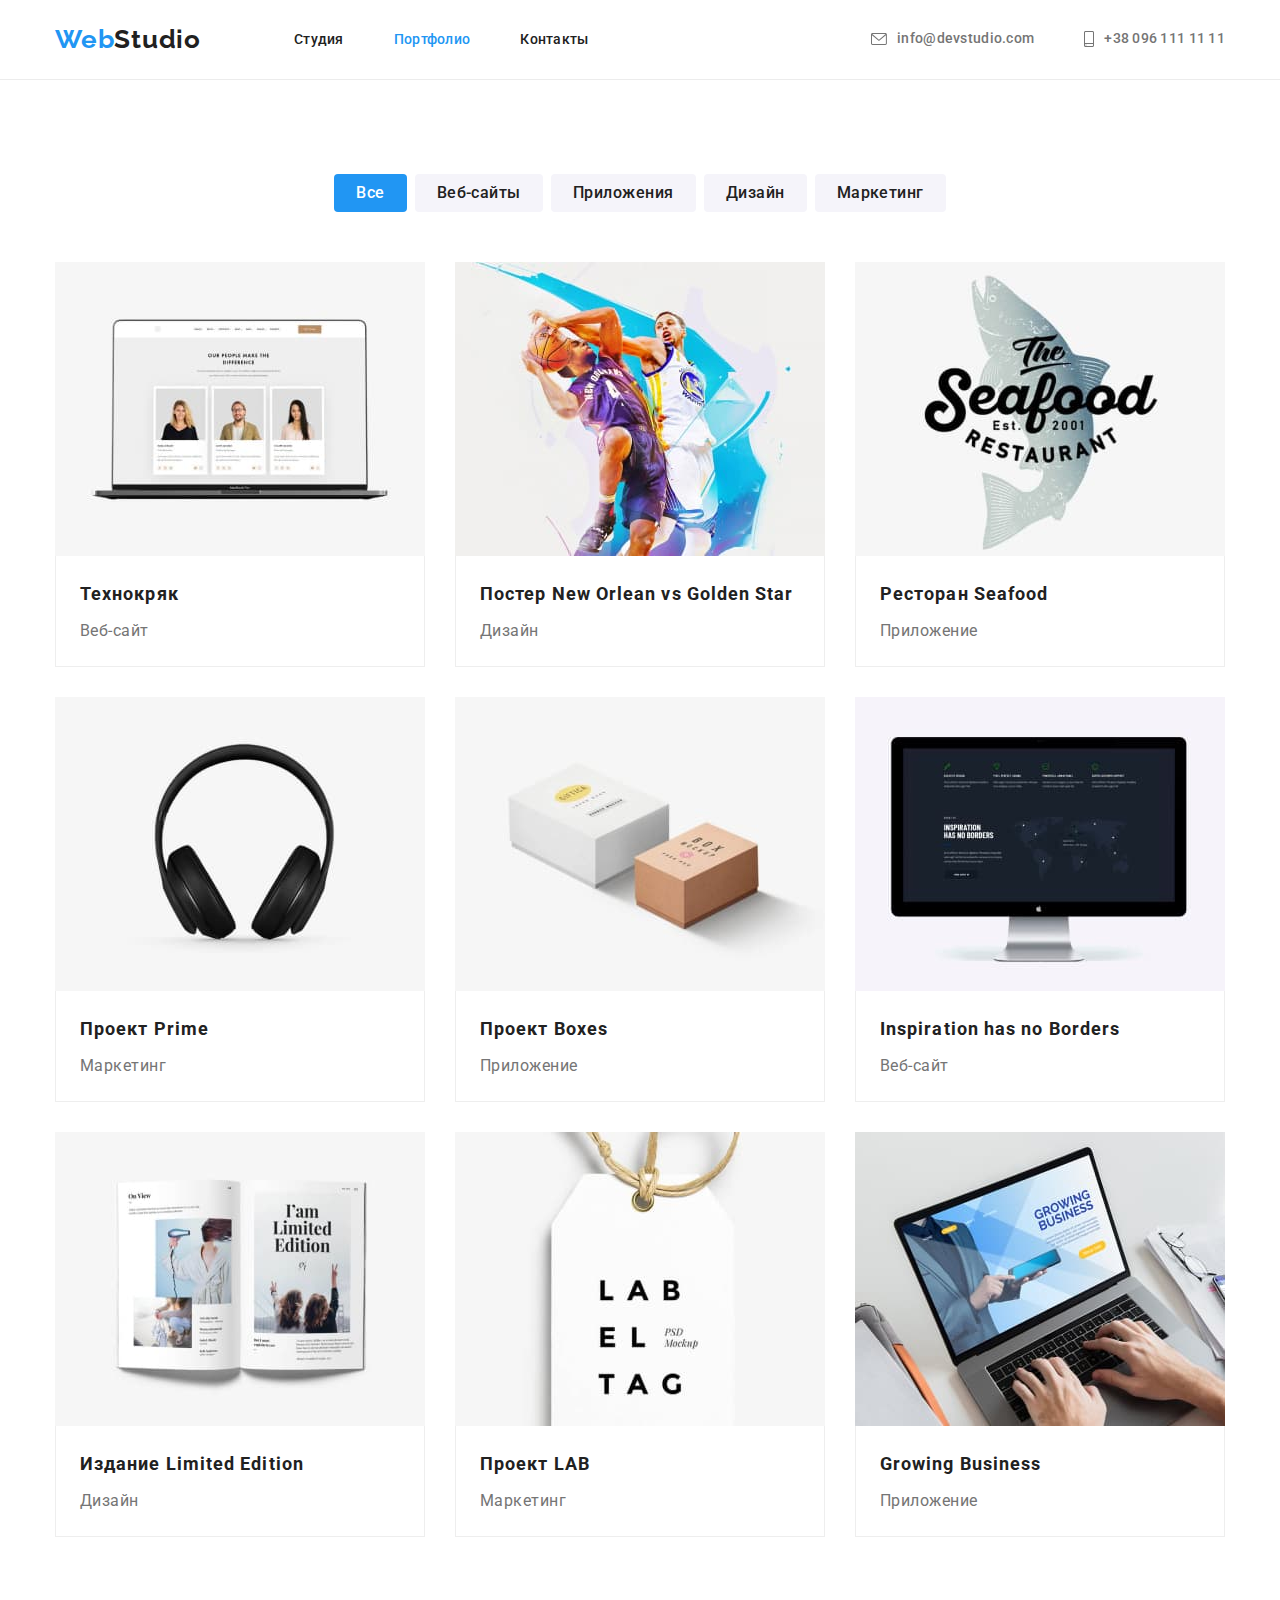
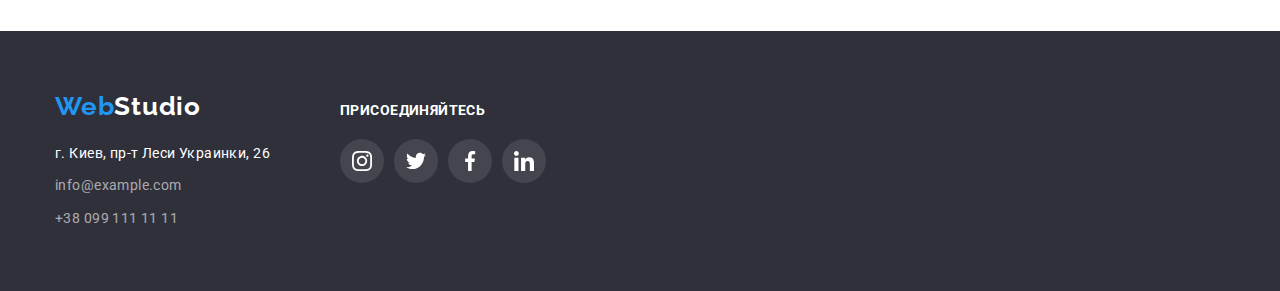
==== portfolio.html @ 8af88ab4 "Добавляет goit-markup-hw-04" ====
<!DOCTYPE html>
<html lang="ru">
<head>
    <meta charset="UTF-8">
    <meta http-equiv="X-UA-Compatible" content="IE=edge">
    <meta name="viewport" content="width=device-width, initial-scale=1.0">
    <title>Студия</title>
    <link rel="stylesheet" href="https://cdnjs.cloudflare.com/ajax/libs/modern-normalize/1.1.0/modern-normalize.min.css">
    <link rel="preconnect" href="https://fonts.googleapis.com">
    <link rel="preconnect" href="https://fonts.gstatic.com" crossorigin>
    <link href="https://fonts.googleapis.com/css2?family=Raleway:wght@700&family=Roboto:wght@400;500;700;900&display=swap"
        rel="stylesheet">
    <link rel="stylesheet" href="./css/styles.css">
</head>
<body>
    <header class="header"> 
        <div class="contanier contanier-headline">    
            <a class="logo logo-header" href=""><span class="accent">Web</span>Studio</a>
            <nav class="nav">
                <ul class="site-nav">
                    <li class="site-nav-item"><a class="links site-nav-link" href="./index.html">Студия</a></li>
                    <li class="site-nav-item"><a class="links accent site-nav-link" href="">Портфолио</a></li>
                    <li class="site-nav-item"><a class="links site-nav-link" href="">Контакты</a></li>
                </ul>
            </nav>
            <ul class="contacts">
                <li class="contacts-item">
                    <a class="links contacts-link" href="mailto:info@devstudio.com">
                        <svg class="contacts-icon" width="16" height="12">
                            <use href="images/icons.svg#icon-envelope"></use>
                        </svg>
                        info@devstudio.com</a></li>
                <li class="contacts-item"><a class="links contacts-link" href="tel:+380961111111">
                    <svg class="contacts-icon" width="10" height="16">
                        <use href="images/icons.svg#icon-smartphone"></use>
                    </svg>
                    +38 096 111 11 11</a></li>
            </ul>
        </div>
    </header>
    <main>
        <section class="section">
            <div class="contanier">
                <h1 class="visually-hidden">Наши проекты</h1>
                <ul class="filter">
                    <li class="filter-item"><button type="button" class="btn filter-btn btn-accent">Все</button></li>
                    <li class="filter-item"><button type="button" class="btn filter-btn">Веб-сайты</button></li>
                    <li class="filter-item"><button type="button" class="btn filter-btn">Приложения</button></li>
                    <li class="filter-item"><button type="button" class="btn filter-btn">Дизайн</button></li>
                    <li class="filter-item"><button type="button" class="btn filter-btn">Маркетинг</button></li>
                </ul>

                <ul class="portfolio-section">
                    <li class="portfolio-item">
                        <a href="" class="links portfolio-links">
                            <img src="./images/img-1.jpg" alt="Команда разработчиков экране компьютера" width="370" >
                            <div class="portfolio-content">
                                <h2 class="portfolio-title">Технокряк</h2>
                                <p class="portfolio-text">Веб-сайт</p>
                            </div>
                        </a>
                    </li>
                    <li class="portfolio-item">
                        <a href="" class="links portfolio-links">
                            <img src="./images/img-2.jpg" alt="Спортсмены играют в баскетбол" width="370">
                            <div class="portfolio-content">
                                <h2 class="portfolio-title">Постер New Orlean vs Golden Star</h2>
                                <p class="portfolio-text">Дизайн</p>
                            </div>
                        </a>
                    </li>
                    <li class="portfolio-item">
                        <a href="" class="links portfolio-links">
                            <img src="./images/img-3.jpg" alt="Логотип ресторана" width="370">
                            <div class="portfolio-content">
                                <h2 class="portfolio-title">Ресторан Seafood</h2>
                                <p class="portfolio-text">Приложение</p>
                            </div>
                        </a>
                    </li>
                    <li class="portfolio-item">
                        <a href="" class="links portfolio-links">
                            <img src="./images/img-4.jpg" alt="Наушники" width="370">
                            <div class="portfolio-content">
                                <h2 class="portfolio-title">Проект Prime</h2>
                                <p class="portfolio-text">Маркетинг</p>
                            </div>
                        </a>    
                    </li>
                    <li class="portfolio-item">
                        <a href="" class="links portfolio-links">
                            <img src="./images/img-5.jpg" alt="Две красивые коробочки" width="370">
                            <div class="portfolio-content">
                                <h2 class="portfolio-title">Проект Boxes</h2>
                                <p class="portfolio-text">Приложение</p>
                            </div>
                        </a>

                    </li>
                    <li class="portfolio-item">
                        <a href="" class="links portfolio-links">
                            <img src="./images/img-6.jpg" alt="Монитор с изображением сайта" width="370">
                            <div class="portfolio-content">
                                <h2  class="portfolio-title" lang="en">Inspiration has no Borders</h2>
                                <p class="portfolio-text">Веб-сайт</p>
                            </div>
                        </a>    
                    </li>
                    <li class="portfolio-item">
                        <a href="" class="links portfolio-links">
                            <img src="./images/img-7.jpg" alt="Открытый журнал" width="370">
                            <div class="portfolio-content">
                                <h2 class="portfolio-title">Издание Limited Edition</h2>
                                <p class="portfolio-text">Дизайн</p>
                            </div>
                        </a>    
                    </li>
                    <li class="portfolio-item">
                        <a href="" class="links portfolio-links">
                            <img src="./images/img-8.jpg" alt="Этикетка LAB на верёвочке" width="370">
                            <div class="portfolio-content">
                                <h2 class="portfolio-title">Проект LAB</h2>
                                <p class="portfolio-text">Маркетинг</p>
                            </div>
                        </a>    
                    </li>
                    <li class="portfolio-item">
                        <a href="" class="links portfolio-links">
                            <img src="./images/img-9.jpg" alt="Человек работает на ноутбуке" width="370">
                            <div class="portfolio-content">
                                <h2  class="portfolio-title" lang="en">Growing Business</h2>
                                <p class="portfolio-text">Приложение</p>
                            </div>
                        </a>
                    </li>
                </ul>
            </div>
        </section>
    </main>
    <footer class="footer">
        <div class="contanier">
            <div class="footer-block">   
                <div class="footer-contact-block">
                    <a class="logo logo-footer" href=""><span class="accent">Web</span>Studio</a>
                    <address class="direct-block">
                        <ul>
                            <li class="footer-list"><a class="links footer-adds" href="https://goo.gl/maps/VP5CbCXjH7ehLdj28" target="_blank" rel="noopener noreferrer">г. Киев, пр-т Леси Украинки, 26</a></li>
                            <li class="footer-list"><a class="links footer-cont" href="mailto:info@example.com">info@example.com</a></li>
                            <li class="footer-list"><a class="links footer-cont" href="tel:+380991111111">+38 099 111 11 11</a></li>
                        </ul>
                    </address>
                </div>
                <div class="footer-links-block">
                    <h3 class="title-upercase footer-icons-title">присоединяйтесь</h3>
                    <ul class="social-list">
                        <li class="social-link">
                            <a href="" class="social-link footer-social-link">
                                <svg class="footer-social-icon" width="20" height="20">
                                    <use href="images/icons.svg#icon-instagram"></use>
                                </svg>
                            </a>
                        </li>
                        <li class="social-link">
                            <a href="" class="social-link footer-social-link">
                                <svg class="footer-social-icon" width="20" height="20">
                                    <use href="images/icons.svg#icon-twitter"></use>
                                </svg>
                            </a>
                        </li>
                        <li class="social-link">
                            <a href="" class="social-link footer-social-link">
                                <svg class="footer-social-icon" width="20" height="20">
                                    <use href="images/icons.svg#icon-facebook"></use>
                                </svg>
                            </a>
                        </li>
                        <li class="social-link">
                            <a href="" class="social-link footer-social-link">
                                <svg class="footer-social-icon" width="20" height="20">
                                    <use href="images/icons.svg#icon-linkedin"></use>
                                </svg>
                            </a>
                        </li>
                    </ul>
                </div>
        </div>
        </div>         
    </footer>
</body>
</html>
---- css/styles.css ----
:root {
  --background: #ffffff;
  --background-elements: #F5F4FA;
  --footer-color: #2F303A;
  --footer-cont-color: rgba(255, 255, 255, 0.6);
  --footer-hover-text-one: rgba(255, 255, 255, 0.8);
  --footer-hover-text-two: rgba(255, 255, 255, 0.4);
  --footer-icons-background: rgba(255, 255, 255, 0.1);
  --footer-hover-accent: rgba(33, 149, 243, 0.9);
  --second-btn-color:#188CE8;
  --accent-color: #2196F3;
  --first-title-color: #ffffff;
  --second-title-color: #212121;
  --p-title-color: #757575;  
  --icons-color: #afb1b8;

}
/* 
*,
*::before,
*::after {
  box-sizing: border-box;
} */

body {
  margin: 0;
  font-family: 'Roboto', sans-serif;
  color: var(--background);
}
p,
h1,
h2,
h3{
  margin: 0;
}

ul {
  margin: 0;
  padding: 0;
  list-style: none;
}
img {
  display: block;
  max-width: 100%;
  height: auto;
}
/* Общие стили для всех кнопок */
.btn{
  display: inline-block;  /*Делает из строчного элемента строчно-блочный чтоб задать вертикальные паддинги*/
  font-family: Roboto;
  border-radius: 4px;
  border: transparent; /* Убирает рамку */
  cursor: pointer; /*Меняет курсор на палец при наведении*/
  
}

/* Убирает нижнее подчеркивание всех ссылок */
.links {
  text-decoration: none;
}
.visually-hidden {
  position: absolute;
  white-space: nowrap;
  width: 1px;
  height: 1px;
  overflow: hidden;
  border: 0;
  padding: 0;
  clip: rect(0 0 0 0);
  clip-path: inset(50%);
  margin: -1px;
}
.logo{
  font-family: Raleway;
  font-weight: 700;
  font-size: 26px;
  line-height: 1.19;
  letter-spacing: 0.03em;
  text-decoration: none;
}
.contanier{
  width: 1200px;
  margin: 0 auto; 
  padding: 0 15px;
   /* outline: 2px solid tomato; */
}

/* ------------------HEADER------------------- */
.header{
  background-color: var(--background);
  border-bottom: 1px solid #ececec;
  
}
.contanier-headline{
  display: flex;
  align-items: center;
  justify-content: end;
  padding-top: 24px;
  padding-bottom: 24px;
}

/* У класса <div class="contanier-headline"> есть три ребенка:
1. <a class="logo logo-header">
2. <nav class="nav">
  2.1 <ul class="site-nav">
    2.1.1 <li clas="site-nav-item">
      2.1.1.1 <a class="link site-nav-link"
3. <ul class="contacts">
*/

.logo-header{
  color:var(--second-title-color);
  margin-right: 93px;
}

.logo-header:hover,
.logo-header:focus,
.logo-footer:hover,
.logo-footer:focus,
.site-nav-link:hover,
.site-nav-link:focus,
.contacts-link:hover,
.contacts-link:focus{
  color: var(--accent-color);
}

.site-nav{
  display: flex;
  /* margin-right: 331px; */
}
.site-nav-item{
  margin-right: 50px;
}
.site-nav-item:last-child{
	margin-right: 0;
}

.site-nav-link{
  font-weight: 500;
  font-size: 14px;
  line-height: 1.14;
  letter-spacing: 0.02em;
  text-decoration: none;
  color: var(--second-title-color);
}
.accent{
  color: var(--accent-color);
}

.contacts{
  margin-left: auto;
  display: flex;
  align-items: center;
}
.contacts-item{
  margin-right: 50px;
}
.contacts-item:last-child{
	margin-right: 0;
}
.contacts-link{
  display: flex;
  align-items: center;
  font-weight: 500;
  font-size: 14px;
  line-height: 1.14;
  letter-spacing: 0.02em;
  color: var(--p-title-color); 
}
.contacts-icon{
  margin-right: 10px;
  fill: currentColor;
}

/* --------------------MAIN-------------------- */
/*        -------------HERO---------------     */
.section-title{
  margin-bottom: 50px;
  font-weight: 700;
  font-size: 36px;
  line-height: 1.17;
  letter-spacing: 0.03em;
  text-align: center;
  color: var(--second-title-color);
}


.hero {
  
  text-align: center;
  padding-top: 200px;
  padding-bottom: 200px;
  max-width: 1600px;
  margin-left: auto;
  margin-right: auto;

  background-color: var(--footer-color);
  background-image: linear-gradient(rgba(47, 48, 58, 0.4), rgba(47, 48, 58, 0.4)), url("../images/img.jpg"); 
  background-size: cover;
  background-repeat: no-repeat;
  background-position: center;
     
}

.main-heading{
  margin-left: auto;
  margin-right: auto;
  width: 696px;
  margin-bottom: 30px;

  font-weight: 900;
  font-size: 44px;
  line-height: 1.36;
  letter-spacing: 0.06em;
  text-transform: uppercase;
  color: var(--background);
}
.hero-btn{
  padding: 10px 32px; /*10 вертикальные 32 гоизонтальные*/
  font-weight: 700;
  font-size: 16px;
  line-height: 1.87;
  letter-spacing: 0.06em;
  background: var(--accent-color);
  color: var(--background);
}
.hero-btn:hover{
  background: var(--second-btn-color);
}

/* -----------------------BENEFITS-------------- */
.section{
  padding-top: 94px;
  padding-bottom: 94px;
}
.work-section{
padding-top: 0
;
}

.benefits-list{
  display: flex;
  justify-content: center;
}
.benefits-blank{
  margin-right: 30px;
  width: calc((100%-90px)/4);
}
.benefits-blank:last-child{
	margin-right: 0;
}
.benefits-vector-box{
  display:flex;
  justify-content: center;
  align-items: center;
  width: 270px;
  height: 120px;
  border-radius: 4px;
  background-color: var(--background-elements);
  margin-bottom: 30px;
}
.title-upercase{
  font-weight: 700;
  font-size: 14px;
  line-height: 1.14;
  letter-spacing: 0.03em;
  text-transform: uppercase;
}
.benefits-title{
  margin-bottom: 10px;
  color: var(--second-title-color);
}
.benefits-text{
  font-size: 14px;
  line-height: 1.71;
  letter-spacing: 0.03em;
  color: var(--p-title-color);
}
/* --------------------SPECIFICATION-------------- */
.spec-blank{
  margin-right: 30px;
}
.spec-blank:last-child{
  margin-right: 0;
}
/* -----------------------TEAM-------------------- */
.team{
  background-color: var(--background-elements);
}
.team-blank{
background-color: var(--background);
margin-right: 30px;
box-shadow: 0px 1px 3px rgba(0, 0, 0, 0.12), 0px 1px 1px rgba(0, 0, 0, 0.14), 0px 2px 1px rgba(0, 0, 0, 0.2);
border-radius: 0px 0px 4px 4px;
}
.team-blank:last-child{
	margin-right: 0;
}
.team-content{
  padding-top: 30px;
  padding-bottom: 30px;
}

.team-title{
  margin-bottom: 10px;
  font-weight: 500;
  font-size: 16px;
  line-height: 1.19;
  letter-spacing: 0.03em;    
  text-align: center;
  color: var(--second-title-color)
}
.team-text{
  font-size: 16px;
  line-height: 1.19;
  text-align: center;
  letter-spacing: 0.03em;
  color: var(--p-title-color);
  margin-bottom: 16px;
}

.social-list{
  display: flex;
  justify-content: center;
}
.social-link + .social-link{
  margin-left: 10px;
}
.social-link{
  display:flex;
  height: 44px;
  width: 44px;
  /* background-color: teal; */
  border-radius: 50%;
  display: flex;
  justify-content: center;
  align-items: center;
}
.team-social-link{
  color:var(--icons-color);
}

.team-social-icon{
  fill: currentColor;
}
.team-social-link:hover,
.team-social-link:focus{
  background-color: var(--accent-color);
  color: var(--background);
}

/* -----CLIENTS----- */
.clients-icons-list+.clients-icons-list{
  margin-left: 30px;
}

.clients-logo{
  height: 92px;
  width: 170px;

  border: 1px solid var(--icons-color);
  border-radius: 4px;

  display: flex;
  justify-content: center;
  align-items: center;
  color:var(--icons-color);
}
.clients-icon{
  fill: currentColor;
}
.clients-logo:hover,
.clients-logo:focus{
  border-color: var(--accent-color);
  color: var(--accent-color);
}

/* -----PORTFOLIO----------- */
.filter{
  display:flex;
  justify-content: center;
  margin-bottom: 50px;
}
.filter-item{
  margin-right: 8px;
  
}
.filter-item:last-child{
	margin-right: 0px;
}
.filter-btn{
  padding: 6px 22px;
  font-weight: 500;
  font-size: 16px;
  line-height: 1.62;
  letter-spacing: 0.03em;
  color: var(--second-title-color);
  background: var(--background-elements);
}

.btn-accent{ 
  background: var(--accent-color);
  color: var(--background);
}
.filter-btn:hover,
.filter-btn:focus{
  background-color: var(--second-btn-color);
  color: var(--background);
  box-shadow: 0px 3px 1px rgba(0, 0, 0, 0.1), 0px 1px 2px rgba(0, 0, 0, 0.08), 0px 2px 2px rgba(0, 0, 0, 0.12);
}

.portfolio-section{
  display: flex;
  flex-wrap: wrap;
}
.portfolio-item{
  margin-right: 30px;
  margin-bottom: 30px;
}
.portfolio-links{
  display: block;
}
.portfolio-links:hover,
.portfolio-links:focus{
  box-shadow: 0px 1px 1px rgba(0, 0, 0, 0.12), 0px 4px 4px rgba(0, 0, 0, 0.06), 1px 4px 6px rgba(0, 0, 0, 0.16);
}
.portfolio-content{
  padding: 20px 24px;
  border-left: 1px solid #eeeeee;
  border-bottom: 1px solid #eeeeee;
  border-right: 1px solid #eeeeee;
}
.portfolio-item:nth-child(3n){
  margin-right: 0;
}
.portfolio-item:nth-child(n + 7){
  margin-bottom: 0;
}


.portfolio-title{
  margin-bottom: 4px;
  font-weight: 700;
  font-size: 18px;
  line-height: 2;
  letter-spacing: 0.06em;
  color: var(--second-title-color);
}
.portfolio-text{
  font-size: 16px;
  line-height: 1.87;
  letter-spacing: 0.03em;
  color: var(--p-title-color);
}
/* --------------------FOOTER-------------------- */
.footer{
  padding-top: 60px;
  padding-bottom: 60px;
  background-color: var(--footer-color);
}
.logo-footer{
  color: var(--background);
}
.direct-block{
  margin-top: 20px;
  font-style: normal;
}
.footer-list{
  margin-bottom: 9px;
  font-size: 14px;
  line-height: 1.71;
  letter-spacing: 0.03em;
  color: var(--background);
}
.footer-adds{
  color: var(--background);
}
.footer-cont{
  color: var(--footer-cont-color);
}
.footer-list:last-child{
	margin-bottom: 0;
}

.footer-adds:hover,
.footer-adds:focus{
  color: var(--footer-hover-text-one);
}
.footer-cont:hover,
.footer-cont:focus{
  color: var(--footer-hover-text-two);
}
.footer-block{
  display: flex;
  align-items: baseline;
}
.footer-links-block{
  margin-left: 70px;
  
}
.footer-icons-title{
  margin-bottom: 20px;
  color: var(--background);
}
.footer-social-link{
  background-color: var(--footer-icons-background); 
}

.footer-social-icon{
  fill: var(--background);
}
.footer-social-link:hover,
.footer-social-link:focus{
  background-color: var(--accent-color);
}
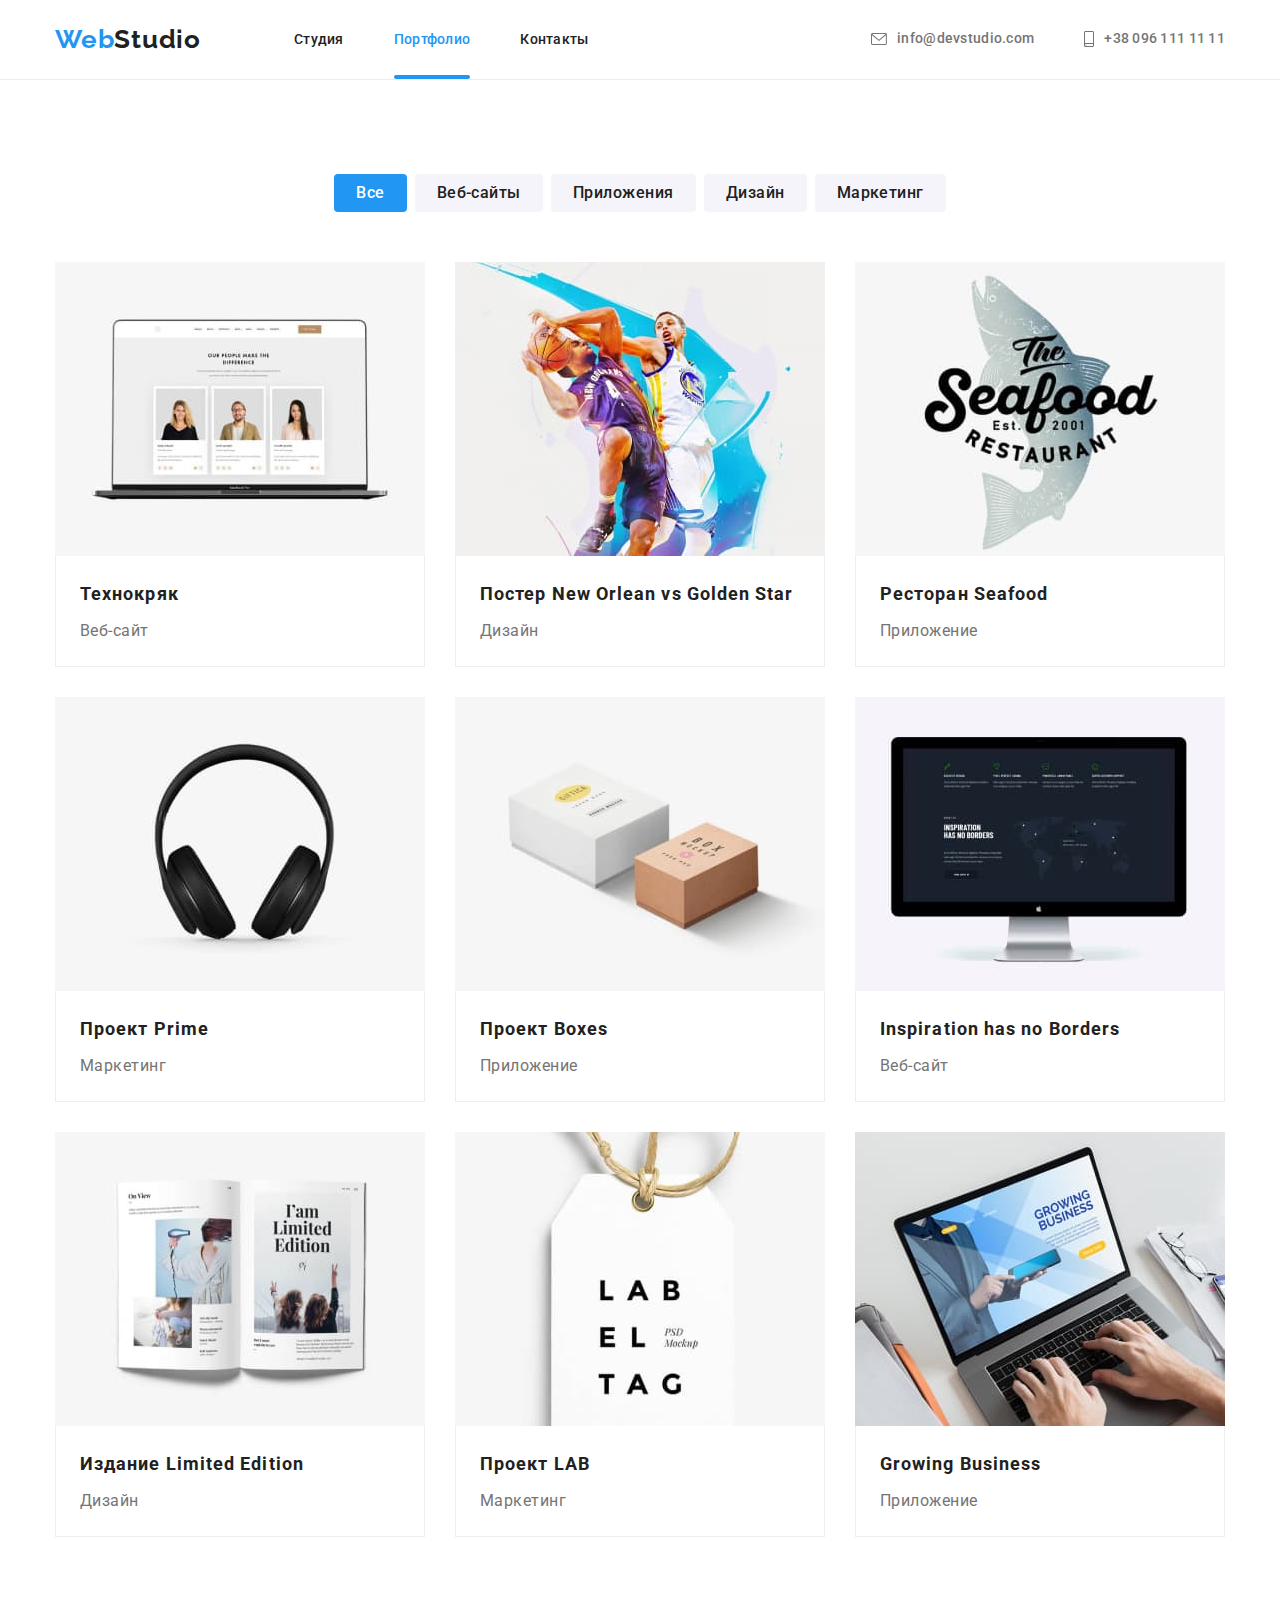
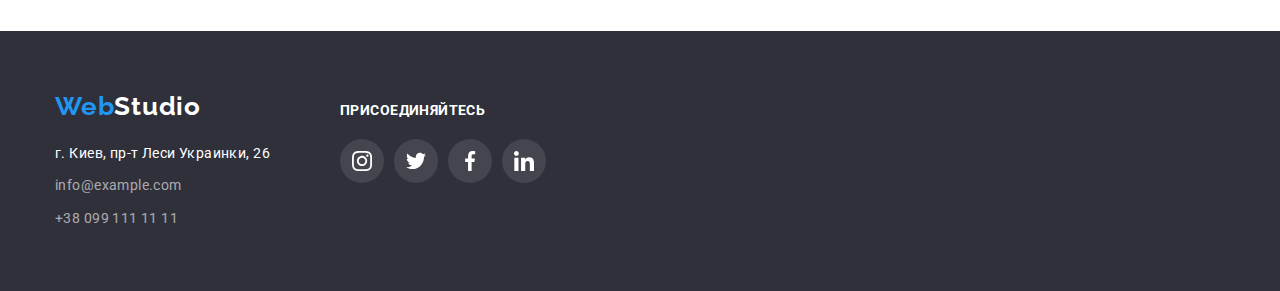
==== commit 32b522c5: "Добавляет подчеркивание в Хедере" ====
--- a/portfolio.html
+++ b/portfolio.html
@@ -15,7 +15,7 @@
 <body>
     <header class="header"> 
         <div class="contanier contanier-headline">    
-            <a class="logo logo-header" href=""><span class="accent">Web</span>Studio</a>
+            <a class="logo logo-header" href=""><span class="accent-logo">Web</span>Studio</a>
             <nav class="nav">
                 <ul class="site-nav">
                     <li class="site-nav-item"><a class="links site-nav-link" href="./index.html">Студия</a></li>
@@ -141,7 +141,7 @@
         <div class="contanier">
             <div class="footer-block">   
                 <div class="footer-contact-block">
-                    <a class="logo logo-footer" href=""><span class="accent">Web</span>Studio</a>
+                    <a class="logo logo-footer" href=""><span class="accent-logo">Web</span>Studio</a>
                     <address class="direct-block">
                         <ul>
                             <li class="footer-list"><a class="links footer-adds" href="https://goo.gl/maps/VP5CbCXjH7ehLdj28" target="_blank" rel="noopener noreferrer">г. Киев, пр-т Леси Украинки, 26</a></li>
--- a/css/styles.css
+++ b/css/styles.css
@@ -7,13 +7,16 @@
   --footer-hover-text-two: rgba(255, 255, 255, 0.4);
   --footer-icons-background: rgba(255, 255, 255, 0.1);
   --footer-hover-accent: rgba(33, 149, 243, 0.9);
+  --spec-label-background: rgba(47, 48, 58, 0.8);
   --second-btn-color:#188CE8;
   --accent-color: #2196F3;
   --first-title-color: #ffffff;
   --second-title-color: #212121;
   --p-title-color: #757575;  
   --icons-color: #afb1b8;
-
+  --effect-time:250ms;
+  --function-time:cubic-bezier(0.4, 0, 0.2, 1);
+  
 }
 /* 
 *,
@@ -99,18 +102,16 @@
   padding-bottom: 24px;
 }
 
-/* У класса <div class="contanier-headline"> есть три ребенка:
-1. <a class="logo logo-header">
-2. <nav class="nav">
-  2.1 <ul class="site-nav">
-    2.1.1 <li clas="site-nav-item">
-      2.1.1.1 <a class="link site-nav-link"
-3. <ul class="contacts">
-*/
-
 .logo-header{
   color:var(--second-title-color);
   margin-right: 93px;
+  transition-property: color;
+  transition-duration: var(--effect-time);
+  transition-timing-function: var(--function-time); 
+}
+
+.accent-logo{
+  color:var(--accent-color);
 }
 
 .logo-header:hover,
@@ -142,9 +143,26 @@
   letter-spacing: 0.02em;
   text-decoration: none;
   color: var(--second-title-color);
+
+  transition-property: color;
+  transition-duration: var(--effect-time);
+  transition-timing-function: var(--function-time); 
 }
 .accent{
   color: var(--accent-color);
+  position: relative;
+}
+
+.accent::after{
+  content: '';
+  width: 100%;
+  height: 4px;
+  border-radius: 2px;
+  background-color: var(--accent-color);
+  position: absolute;
+  left: 0;
+  bottom: -31.5px;
+
 }
 
 .contacts{
@@ -166,6 +184,10 @@
   line-height: 1.14;
   letter-spacing: 0.02em;
   color: var(--p-title-color); 
+
+  transition-property: color;
+  transition-duration: var(--effect-time);
+  transition-timing-function: var(--function-time); 
 }
 .contacts-icon{
   margin-right: 10px;
@@ -186,7 +208,6 @@
 
 
 .hero {
-  
   text-align: center;
   padding-top: 200px;
   padding-bottom: 200px;
@@ -223,9 +244,13 @@
   letter-spacing: 0.06em;
   background: var(--accent-color);
   color: var(--background);
+
+  transition-property: background-color;
+  transition-duration: var(--effect-time);
+  transition-timing-function: var(--function-time); 
 }
 .hero-btn:hover{
-  background: var(--second-btn-color);
+  background-color: var(--second-btn-color);
 }
 
 /* -----------------------BENEFITS-------------- */
@@ -278,11 +303,32 @@
 }
 /* --------------------SPECIFICATION-------------- */
 .spec-blank{
+  display: flex;
+  position: relative;
+  align-items: end;
+
   margin-right: 30px;
 }
 .spec-blank:last-child{
   margin-right: 0;
 }
+.spec-label{
+display:flex;
+align-items: center;
+justify-content: center;
+height: 70px;
+width: 100%;
+
+position: absolute;
+font-weight: 700;
+font-size: 14px;
+line-height: 1.14;
+letter-spacing: 0.03em;
+text-transform: uppercase;
+color: var(--first-title-color);
+background-color: var(--spec-label-background);
+}
+
 /* -----------------------TEAM-------------------- */
 .team{
   background-color: var(--background-elements);
@@ -338,6 +384,10 @@
 }
 .team-social-link{
   color:var(--icons-color);
+
+  transition-property: background-color, color;
+  transition-duration: var(--effect-time);
+  transition-timing-function: var(--function-time); 
 }
 
 .team-social-icon{
@@ -357,7 +407,6 @@
 .clients-logo{
   height: 92px;
   width: 170px;
-
   border: 1px solid var(--icons-color);
   border-radius: 4px;
 
@@ -365,6 +414,10 @@
   justify-content: center;
   align-items: center;
   color:var(--icons-color);
+
+  transition-property: border-color, color;
+  transition-duration: var(--effect-time);
+  transition-timing-function: var(--function-time); 
 }
 .clients-icon{
   fill: currentColor;
@@ -396,6 +449,10 @@
   letter-spacing: 0.03em;
   color: var(--second-title-color);
   background: var(--background-elements);
+
+  transition-property: background-color, color, box-shadow;
+  transition-duration: var(--effect-time);
+  transition-timing-function: var(--function-time); 
 }
 
 .btn-accent{ 
@@ -419,6 +476,10 @@
 }
 .portfolio-links{
   display: block;
+
+  transition-property: box-shadow;
+  transition-duration: var(--effect-time);
+  transition-timing-function: var(--function-time); 
 }
 .portfolio-links:hover,
 .portfolio-links:focus{
@@ -460,6 +521,10 @@
 }
 .logo-footer{
   color: var(--background);
+
+  transition-property: color;
+  transition-duration: var(--effect-time);
+  transition-timing-function: var(--function-time); 
 }
 .direct-block{
   margin-top: 20px;
@@ -474,9 +539,17 @@
 }
 .footer-adds{
   color: var(--background);
+
+  transition-property: color;
+  transition-duration: var(--effect-time);
+  transition-timing-function: var(--function-time); 
 }
 .footer-cont{
   color: var(--footer-cont-color);
+
+  transition-property: color;
+  transition-duration: var(--effect-time);
+  transition-timing-function: var(--function-time); 
 }
 .footer-list:last-child{
 	margin-bottom: 0;
@@ -504,6 +577,10 @@
 }
 .footer-social-link{
   background-color: var(--footer-icons-background); 
+
+  transition-property: background-color;
+  transition-duration: var(--effect-time);
+  transition-timing-function: var(--function-time); 
 }
 
 .footer-social-icon{
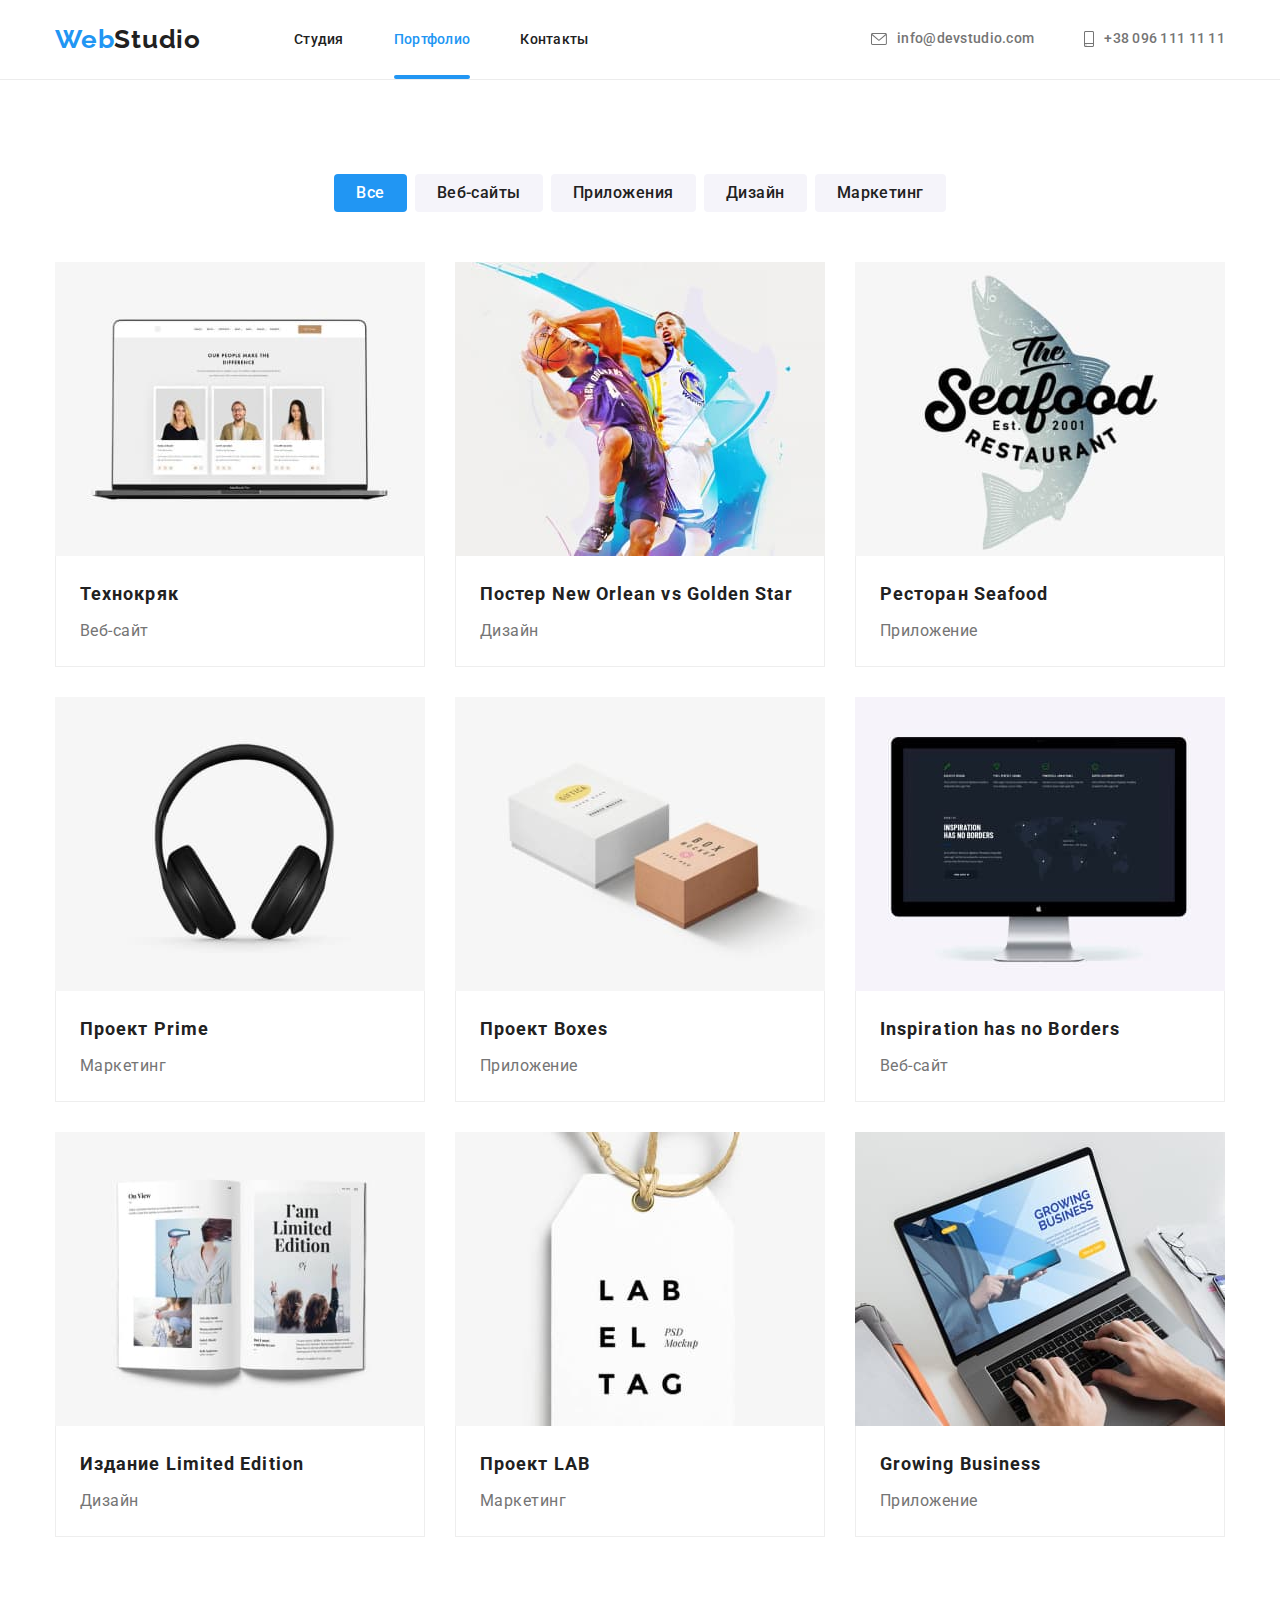
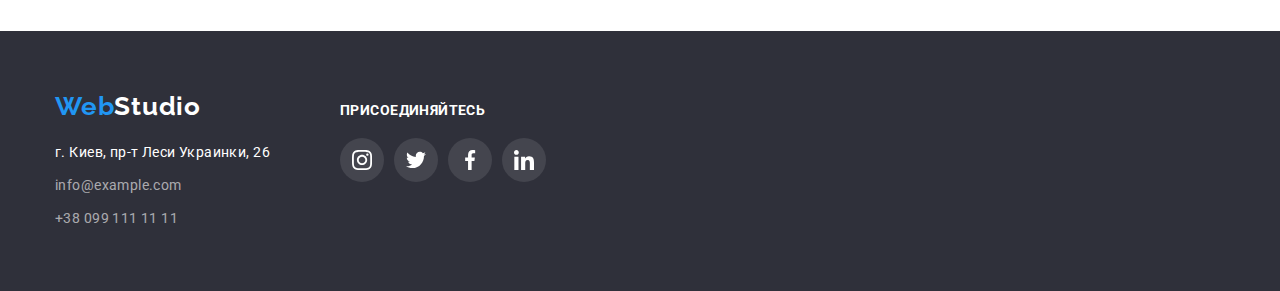
==== commit 58c146e9: "Синий оверлей с текстом на карточках Портфолио" ====
--- a/portfolio.html
+++ b/portfolio.html
@@ -53,7 +53,11 @@
                 <ul class="portfolio-section">
                     <li class="portfolio-item">
                         <a href="" class="links portfolio-links">
-                            <img src="./images/img-1.jpg" alt="Команда разработчиков экране компьютера" width="370" >
+                            <div class="portfolio-item-wrap">
+                                <img src="./images/img-1.jpg" alt="Команда разработчиков экране компьютера" width="370" >
+                                <p class="pirtfolio-img-txt">Технокряк это современная площадка распространения коронавируса. Компании используют эту платформу для цифрового шпионажа и атак на защищённые сервера конкурентов.
+                                </p>
+                            </div>
                             <div class="portfolio-content">
                                 <h2 class="portfolio-title">Технокряк</h2>
                                 <p class="portfolio-text">Веб-сайт</p>
@@ -62,7 +66,11 @@
                     </li>
                     <li class="portfolio-item">
                         <a href="" class="links portfolio-links">
-                            <img src="./images/img-2.jpg" alt="Спортсмены играют в баскетбол" width="370">
+                            <div class="portfolio-item-wrap">
+                                <img src="./images/img-2.jpg" alt="Спортсмены играют в баскетбол" width="370">
+                                <p class="pirtfolio-img-txt">New Orlean vs Golden Star это компания по производству постеров. Компании используют эту фирму для создания постеров для цифрового шпионажа и атак на защищённые сервера конкурентов.
+                                </p>
+                            </div>
                             <div class="portfolio-content">
                                 <h2 class="portfolio-title">Постер New Orlean vs Golden Star</h2>
                                 <p class="portfolio-text">Дизайн</p>
@@ -71,7 +79,11 @@
                     </li>
                     <li class="portfolio-item">
                         <a href="" class="links portfolio-links">
-                            <img src="./images/img-3.jpg" alt="Логотип ресторана" width="370">
+                            <div class="portfolio-item-wrap">
+                                <img src="./images/img-3.jpg" alt="Логотип ресторана" width="370">
+                                <p class="pirtfolio-img-txt">Seafood это ресторан. Сотрудники компаний проводят корпоративы после цифрового шпионажа и атак на защищённые сервера конкурентов.
+                                </p>
+                            </div>
                             <div class="portfolio-content">
                                 <h2 class="portfolio-title">Ресторан Seafood</h2>
                                 <p class="portfolio-text">Приложение</p>
@@ -80,7 +92,11 @@
                     </li>
                     <li class="portfolio-item">
                         <a href="" class="links portfolio-links">
-                            <img src="./images/img-4.jpg" alt="Наушники" width="370">
+                            <div class="portfolio-item-wrap">
+                                <img src="./images/img-4.jpg" alt="Наушники" width="370">
+                                <p class="pirtfolio-img-txt">Проект Prime это современный проект распространения коронавируса. Компании учавствуют в этом проекте для цифрового шпионажа и атак на защищённые сервера конкурентов.
+                                </p>
+                            </div>
                             <div class="portfolio-content">
                                 <h2 class="portfolio-title">Проект Prime</h2>
                                 <p class="portfolio-text">Маркетинг</p>
@@ -89,17 +105,24 @@
                     </li>
                     <li class="portfolio-item">
                         <a href="" class="links portfolio-links">
-                            <img src="./images/img-5.jpg" alt="Две красивые коробочки" width="370">
+                            <div class="portfolio-item-wrap">
+                                <img src="./images/img-5.jpg" alt="Две красивые коробочки" width="370">
+                                <p class="pirtfolio-img-txt">Проект Boxes - это современны проект для распространения коронавируса. Компании учавствуют в этом проекте для цифрового шпионажа и атак на защищённые сервера конкурентов.
+                                </p>
+                            </div>
                             <div class="portfolio-content">
                                 <h2 class="portfolio-title">Проект Boxes</h2>
                                 <p class="portfolio-text">Приложение</p>
                             </div>
                         </a>
-
-                    </li>
-                    <li class="portfolio-item">
-                        <a href="" class="links portfolio-links">
-                            <img src="./images/img-6.jpg" alt="Монитор с изображением сайта" width="370">
+                    </li>
+                    <li class="portfolio-item">
+                        <a href="" class="links portfolio-links">
+                            <div class="portfolio-item-wrap">
+                                <img src="./images/img-6.jpg" alt="Монитор с изображением сайта" width="370">
+                                <p class="pirtfolio-img-txt">Inspiration has no Borders. Здесь могла бы быть Ваша реклама.
+                                </p>
+                            </div>
                             <div class="portfolio-content">
                                 <h2  class="portfolio-title" lang="en">Inspiration has no Borders</h2>
                                 <p class="portfolio-text">Веб-сайт</p>
@@ -108,7 +131,11 @@
                     </li>
                     <li class="portfolio-item">
                         <a href="" class="links portfolio-links">
-                            <img src="./images/img-7.jpg" alt="Открытый журнал" width="370">
+                            <div class="portfolio-item-wrap">
+                                <img src="./images/img-7.jpg" alt="Открытый журнал" width="370">
+                                <p class="pirtfolio-img-txt">Limited Edition это современное издание, цель которого - распространения коронавируса. Компании используют это издание  для публикации отчетов цифрового шпионажа и атак на защищённые сервера конкурентов. 
+                                </p>
+                            </div>
                             <div class="portfolio-content">
                                 <h2 class="portfolio-title">Издание Limited Edition</h2>
                                 <p class="portfolio-text">Дизайн</p>
@@ -117,7 +144,11 @@
                     </li>
                     <li class="portfolio-item">
                         <a href="" class="links portfolio-links">
-                            <img src="./images/img-8.jpg" alt="Этикетка LAB на верёвочке" width="370">
+                            <div class="portfolio-item-wrap">
+                                <img src="./images/img-8.jpg" alt="Этикетка LAB на верёвочке" width="370">
+                                <p class="pirtfolio-img-txt">LAB это современный проект для распространения коронавируса. Компании учавствуют в этом проекте для цифрового шпионажа над теми, кто учавствует в проекте Boxes.
+                                </p>
+                            </div>
                             <div class="portfolio-content">
                                 <h2 class="portfolio-title">Проект LAB</h2>
                                 <p class="portfolio-text">Маркетинг</p>
@@ -126,7 +157,11 @@
                     </li>
                     <li class="portfolio-item">
                         <a href="" class="links portfolio-links">
-                            <img src="./images/img-9.jpg" alt="Человек работает на ноутбуке" width="370">
+                            <div class="portfolio-item-wrap">
+                                <img src="./images/img-9.jpg" alt="Человек работает на ноутбуке" width="370">
+                                <p class="pirtfolio-img-txt">Growing Business это современное пиложение для распространения коронавируса. Компании используют это приложение для цифрового шпионажа и атак на защищённые сервера конкурентов.
+                                </p>
+                            </div>
                             <div class="portfolio-content">
                                 <h2  class="portfolio-title" lang="en">Growing Business</h2>
                                 <p class="portfolio-text">Приложение</p>
--- a/css/styles.css
+++ b/css/styles.css
@@ -7,6 +7,7 @@
   --footer-hover-text-two: rgba(255, 255, 255, 0.4);
   --footer-icons-background: rgba(255, 255, 255, 0.1);
   --footer-hover-accent: rgba(33, 149, 243, 0.9);
+  --portf-img-txt-color:rgba(33, 150, 243, 0.9);
   --spec-label-background: rgba(47, 48, 58, 0.8);
   --second-btn-color:#188CE8;
   --accent-color: #2196F3;
@@ -162,7 +163,6 @@
   position: absolute;
   left: 0;
   bottom: -31.5px;
-
 }
 
 .contacts{
@@ -436,7 +436,6 @@
 }
 .filter-item{
   margin-right: 8px;
-  
 }
 .filter-item:last-child{
 	margin-right: 0px;
@@ -471,20 +470,52 @@
   flex-wrap: wrap;
 }
 .portfolio-item{
+  flex-basis: calc((100% - 60px) / 3);
   margin-right: 30px;
   margin-bottom: 30px;
 }
+
+.portfolio-item:hover .pirtfolio-img-txt{
+  transform: translateY(0);
+
+}
 .portfolio-links{
   display: block;
-
   transition-property: box-shadow;
   transition-duration: var(--effect-time);
-  transition-timing-function: var(--function-time); 
-}
+  transition-timing-function: var(--function-time);
+  }
+
 .portfolio-links:hover,
 .portfolio-links:focus{
   box-shadow: 0px 1px 1px rgba(0, 0, 0, 0.12), 0px 4px 4px rgba(0, 0, 0, 0.06), 1px 4px 6px rgba(0, 0, 0, 0.16);
 }
+
+.portfolio-item-wrap{
+  position: relative;
+  overflow: hidden;
+}
+
+.pirtfolio-img-txt{
+  position: absolute;
+  top: 0;
+  left: 0;
+  padding: 63px 24px;
+  font-size: 18px;
+  line-height: 1.56;
+  letter-spacing: 0.03em;
+  color: var(--first-title-color);
+  background-color: var(--portf-img-txt-color);
+  height: 100%;
+  
+  transform: translateY(100%);
+  transition-property: transform;
+  transition-duration: var(--effect-time);
+  transition-timing-function: var(--function-time); 
+    /* И на случай переполнения контента */
+    /* overflow: auto;     */
+}
+
 .portfolio-content{
   padding: 20px 24px;
   border-left: 1px solid #eeeeee;
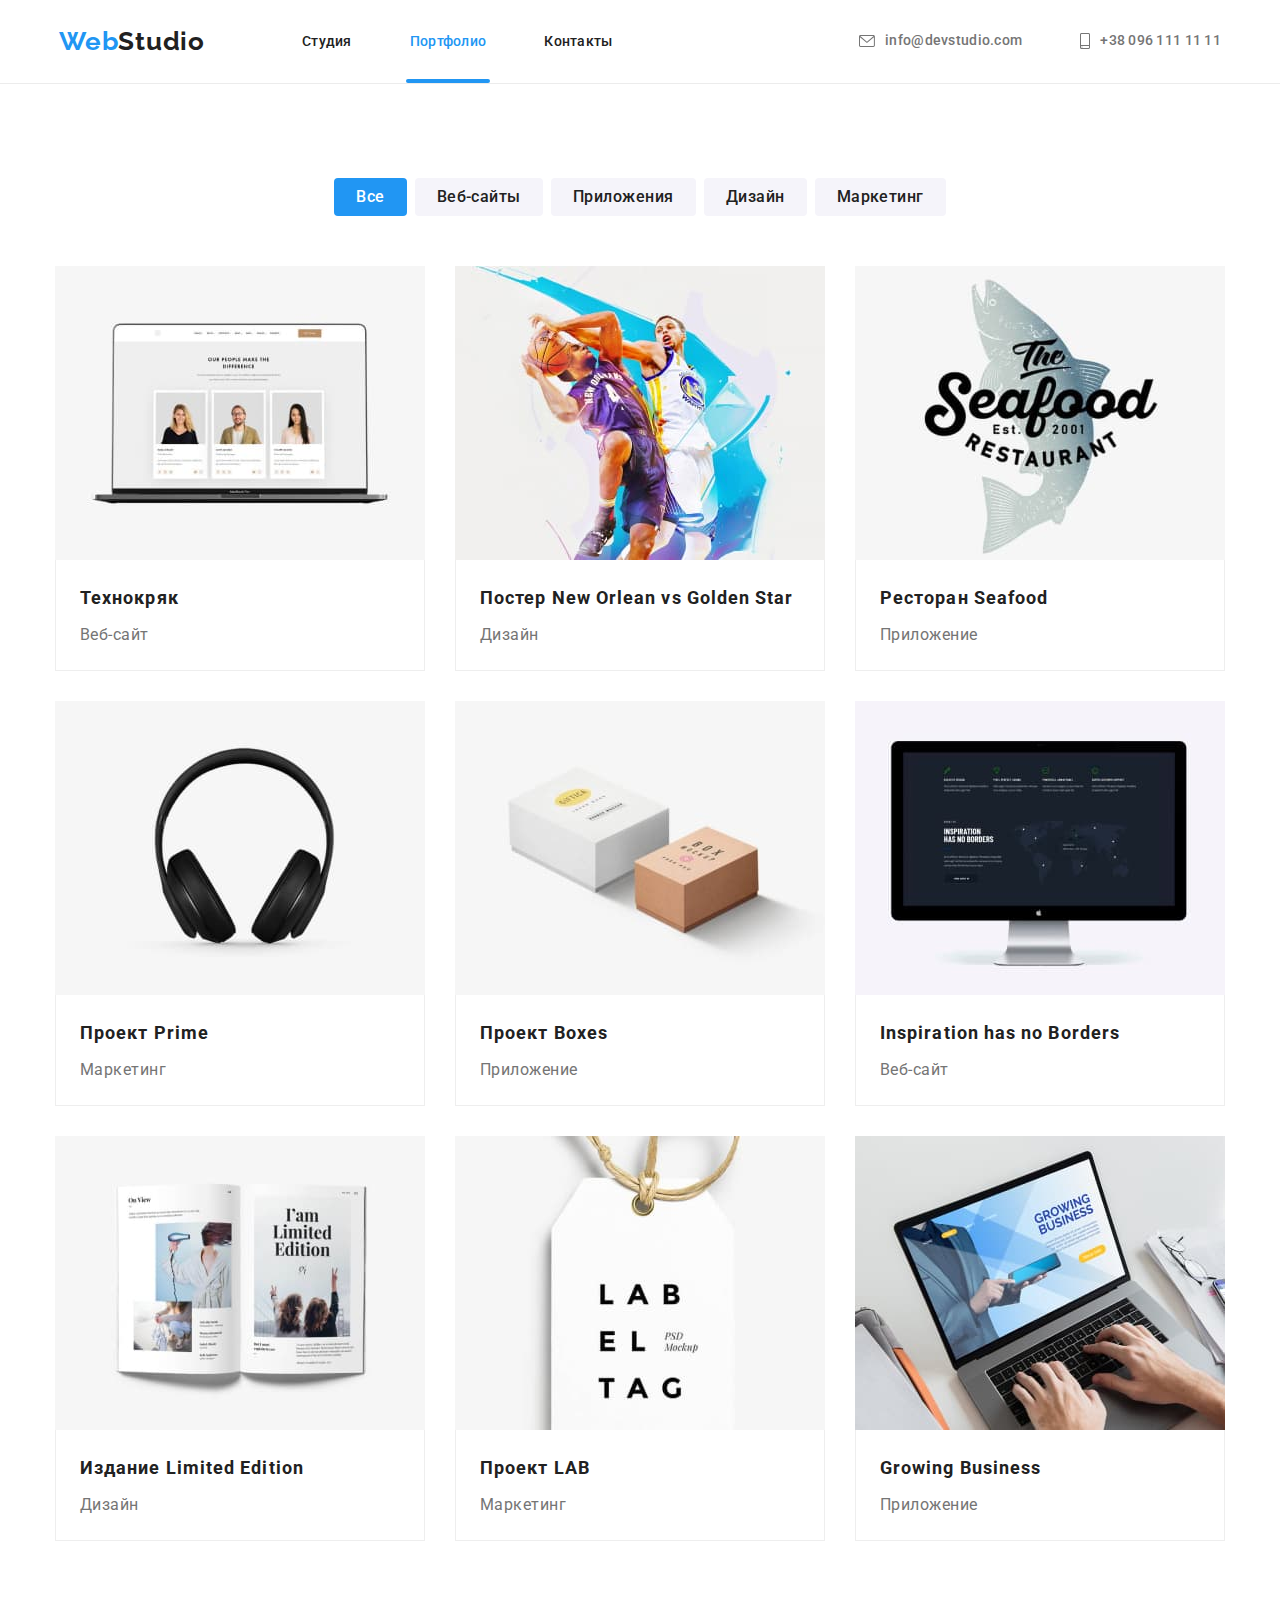
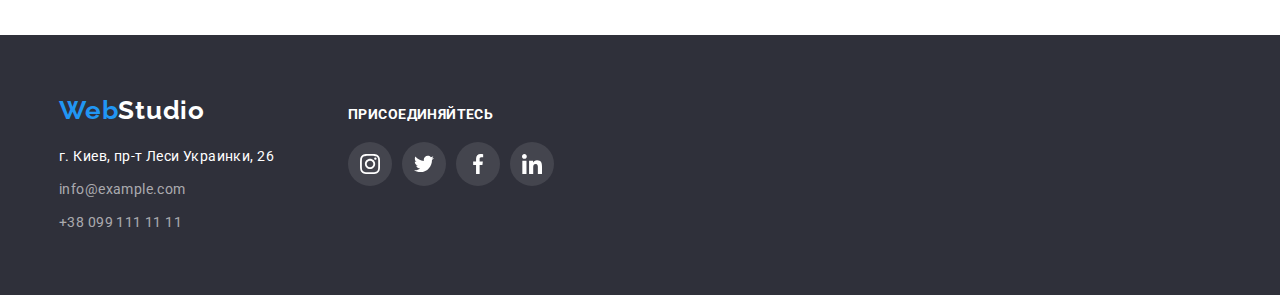
==== commit 27cbf413: "Делает фокусы элементов симпатичнее" ====
--- a/portfolio.html
+++ b/portfolio.html
@@ -26,15 +26,19 @@
             <ul class="contacts">
                 <li class="contacts-item">
                     <a class="links contacts-link" href="mailto:info@devstudio.com">
-                        <svg class="contacts-icon" width="16" height="12">
+                        <svg class="contacts-icon mail-icon" width="16" height="12">
                             <use href="images/icons.svg#icon-envelope"></use>
                         </svg>
-                        info@devstudio.com</a></li>
-                <li class="contacts-item"><a class="links contacts-link" href="tel:+380961111111">
-                    <svg class="contacts-icon" width="10" height="16">
-                        <use href="images/icons.svg#icon-smartphone"></use>
-                    </svg>
-                    +38 096 111 11 11</a></li>
+                        info@devstudio.com
+                    </a>
+                </li>
+                <li class="contacts-item">
+                    <a class="links contacts-link" href="tel:+380961111111">
+                        <svg class="contacts-icon phone-icon" width="10" height="16">
+                            <use href="images/icons.svg#icon-smartphone"></use>
+                        </svg>
+                        +38 096 111 11 11</a>
+                </li>
             </ul>
         </div>
     </header>
--- a/css/styles.css
+++ b/css/styles.css
@@ -9,6 +9,9 @@
   --footer-hover-accent: rgba(33, 149, 243, 0.9);
   --portf-img-txt-color:rgba(33, 150, 243, 0.9);
   --spec-label-background: rgba(47, 48, 58, 0.8);
+  --modal-background: rgba(0, 0, 0, 0.2);
+  --border-close-btn: rgba(0, 0, 0, 0.1);
+ 
   --second-btn-color:#188CE8;
   --accent-color: #2196F3;
   --first-title-color: #ffffff;
@@ -25,6 +28,10 @@
 *::after {
   box-sizing: border-box;
 } */
+*,
+*:focus{
+  outline-color: var(--p-title-color);
+}
 
 body {
   margin: 0;
@@ -105,10 +112,11 @@
 
 .logo-header{
   color:var(--second-title-color);
-  margin-right: 93px;
+  margin-right: 89px;
   transition-property: color;
   transition-duration: var(--effect-time);
   transition-timing-function: var(--function-time); 
+  padding: 2px 4px;
 }
 
 .accent-logo{
@@ -148,6 +156,7 @@
   transition-property: color;
   transition-duration: var(--effect-time);
   transition-timing-function: var(--function-time); 
+  padding: 2px 4px;
 }
 .accent{
   color: var(--accent-color);
@@ -188,11 +197,16 @@
   transition-property: color;
   transition-duration: var(--effect-time);
   transition-timing-function: var(--function-time); 
-}
+  padding: 2px 4px;
+}
+
 .contacts-icon{
   margin-right: 10px;
   fill: currentColor;
-}
+  margin-bottom: auto;
+  margin-top: auto;
+}
+
 
 /* --------------------MAIN-------------------- */
 /*        -------------HERO---------------     */
@@ -422,9 +436,12 @@
 .clients-icon{
   fill: currentColor;
 }
-.clients-logo:hover,
+.clients-logo:hover{
+  border-color: var(--accent-color);
+  color: var(--accent-color);
+}
 .clients-logo:focus{
-  border-color: var(--accent-color);
+  outline-color: var(--accent-color);
   color: var(--accent-color);
 }
 
@@ -555,7 +572,8 @@
 
   transition-property: color;
   transition-duration: var(--effect-time);
-  transition-timing-function: var(--function-time); 
+  transition-timing-function: var(--function-time);
+  padding: 2px 4px; 
 }
 .direct-block{
   margin-top: 20px;
@@ -574,6 +592,7 @@
   transition-property: color;
   transition-duration: var(--effect-time);
   transition-timing-function: var(--function-time); 
+  padding: 2px 4px;
 }
 .footer-cont{
   color: var(--footer-cont-color);
@@ -581,6 +600,7 @@
   transition-property: color;
   transition-duration: var(--effect-time);
   transition-timing-function: var(--function-time); 
+  padding: 2px 4px;
 }
 .footer-list:last-child{
 	margin-bottom: 0;
@@ -621,3 +641,46 @@
 .footer-social-link:focus{
   background-color: var(--accent-color);
 }
+
+.backdrop{
+  position: fixed;
+  top: 0;
+  width: 100vw;
+  height: 100vh;
+  background-color: var(--modal-background);
+  transition: opacity 500ms ,visibslity 500ms;
+  transition-timing-function: var(--function-time);
+}
+
+.modal{
+  position: absolute;
+  top: 50%;
+  left: 50%;
+  transform: translate(-50%, -50%);
+  width: 528px;
+  min-height: 581px;
+  background: var(--background);
+  box-shadow: 0px 1px 3px rgba(0, 0, 0, 0.12), 0px 1px 1px rgba(0, 0, 0, 0.14), 0px 2px 1px rgba(0, 0, 0, 0.2);
+  border-radius: 4px;
+}
+.modal-close{
+  display: flex;
+  justify-content: center;
+  align-items: center;
+  width: 30px;
+  height: 30px;
+  border-radius: 50%;
+  border: 1px solid var(--border-close-btn);
+  background-color: var(--background);
+  /* box-sizing: border-box; */
+  position: absolute;
+  top: 8px;
+  right: 8px;
+  cursor: pointer;
+}
+
+.is-hidden{
+  opacity: 0;
+  pointer-events: none;
+  /* visibility: hidden; */
+}
